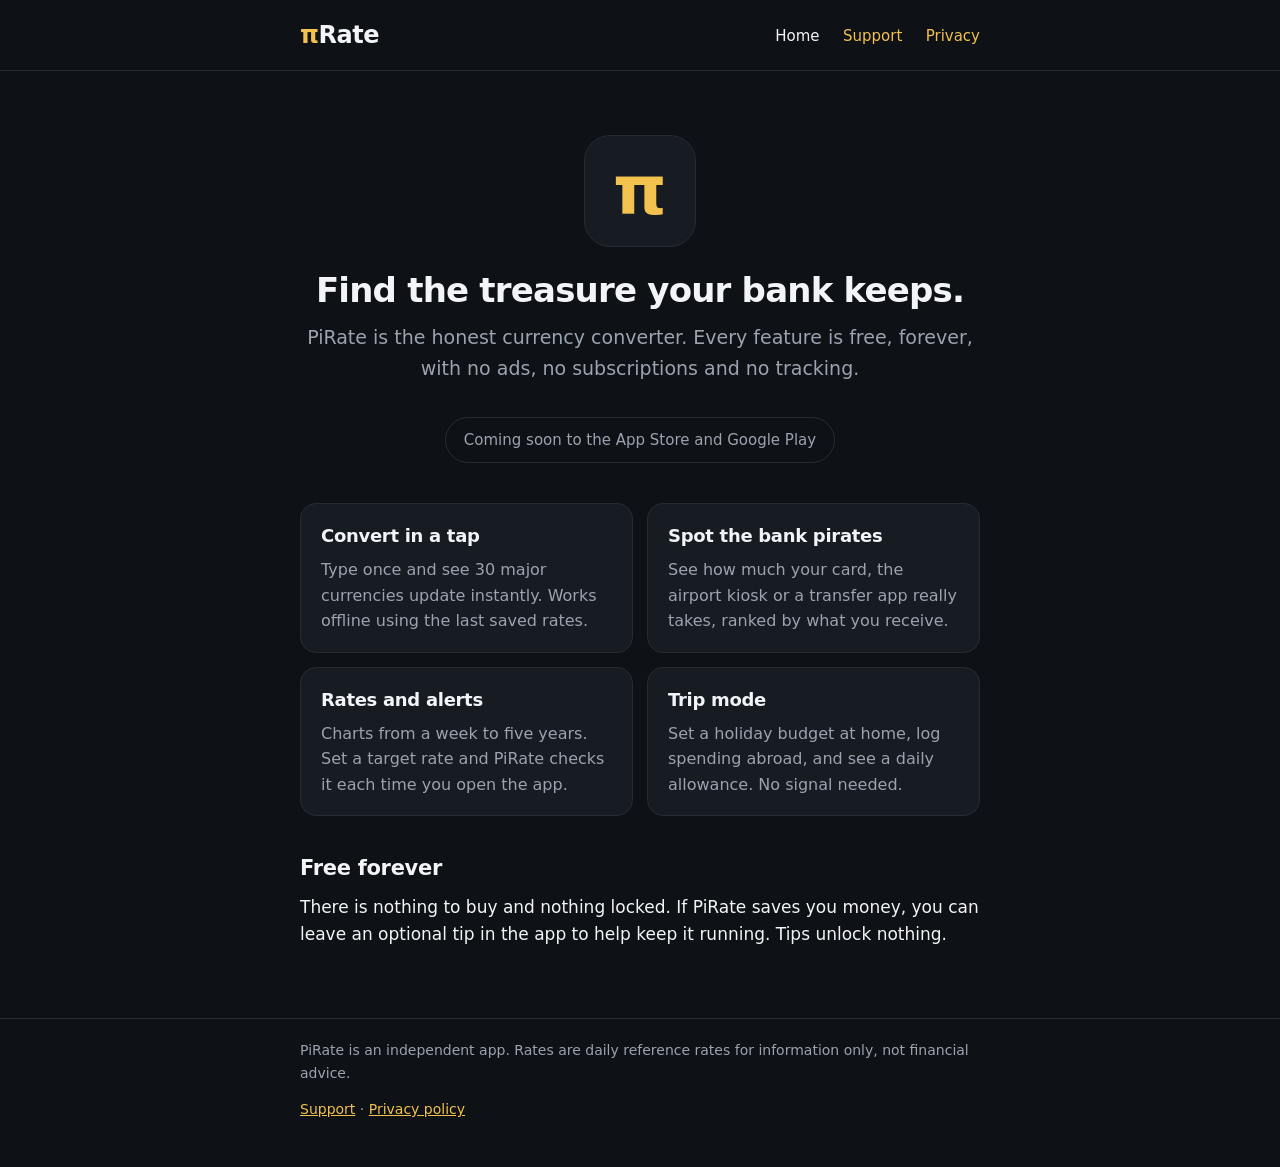
==== index.html @ a36a7bc5 "PiRate website: home, support and privacy pages for GitHub Pages Co-Authored-By: Claude Opus 5.5 <no" ====
<!DOCTYPE html>
<html lang="en">
<head>
<meta charset="utf-8">
<meta name="viewport" content="width=device-width, initial-scale=1">
<title>PiRate: Currency Converter</title>
<meta name="description" content="PiRate is a free currency converter that shows what your bank really takes. No ads, no subscriptions, no tracking.">
<link rel="icon" href="data:image/svg+xml,%3Csvg xmlns=%27http://www.w3.org/2000/svg%27 viewBox=%270 0 100 100%27%3E%3Crect width=%27100%27 height=%27100%27 rx=%2722%27 fill=%27%230E1116%27/%3E%3Ctext x=%2750%27 y=%2772%27 font-size=%2770%27 text-anchor=%27middle%27 fill=%27%23F2C14E%27 font-family=%27Georgia,serif%27%3E%CF%80%3C/text%3E%3C/svg%3E">
<link rel="stylesheet" href="style.css">
</head>
<body>
<header class="site">
  <div class="wrap">
    <a class="wordmark" href="./" aria-label="PiRate home"><span>π</span>Rate</a>
    <nav aria-label="Main">
      <a href="./" aria-current="page">Home</a>
      <a href="support.html">Support</a>
      <a href="privacy.html">Privacy</a>
    </nav>
  </div>
</header>
<main>
<div class="wrap">
<section class="hero">
  <div class="icon" aria-hidden="true">π</div>
  <h1>Find the treasure your bank keeps.</h1>
  <p class="lead">PiRate is the honest currency converter. Every feature is free, forever, with no ads, no subscriptions and no tracking.</p>
  <span class="pill">Coming soon to the App Store and Google Play</span>
</section>

<section class="grid" aria-label="What PiRate does">
  <div class="card">
    <h2>Convert in a tap</h2>
    <p>Type once and see 30 major currencies update instantly. Works offline using the last saved rates.</p>
  </div>
  <div class="card">
    <h2>Spot the bank pirates</h2>
    <p>See how much your card, the airport kiosk or a transfer app really takes, ranked by what you receive.</p>
  </div>
  <div class="card">
    <h2>Rates and alerts</h2>
    <p>Charts from a week to five years. Set a target rate and PiRate checks it each time you open the app.</p>
  </div>
  <div class="card">
    <h2>Trip mode</h2>
    <p>Set a holiday budget at home, log spending abroad, and see a daily allowance. No signal needed.</p>
  </div>
</section>

<h2>Free forever</h2>
<p>There is nothing to buy and nothing locked. If PiRate saves you money, you can leave an optional tip in the app to help keep it running. Tips unlock nothing.</p>
</div>
</main>
<footer class="site">
  <div class="wrap">
    <p>PiRate is an independent app. Rates are daily reference rates for information only, not financial advice.</p>
    <p><a href="support.html">Support</a> · <a href="privacy.html">Privacy policy</a></p>
  </div>
</footer>
</body>
</html>
---- style.css ----
:root {
  --bg: #0E1116;
  --card: #171B22;
  --line: #262C36;
  --gold: #F2C14E;
  --text: #F2F4F7;
  --muted: #9BA3AF;
}
* { box-sizing: border-box; }
html { -webkit-text-size-adjust: 100%; }
body {
  margin: 0;
  background: var(--bg);
  color: var(--text);
  font-family: system-ui, -apple-system, "Segoe UI", Roboto, Helvetica, Arial, sans-serif;
  font-size: 17px;
  line-height: 1.6;
}
a { color: var(--gold); }
a:focus-visible { outline: 2px solid var(--gold); outline-offset: 3px; border-radius: 4px; }
.wrap { max-width: 720px; margin: 0 auto; padding: 0 20px; }
header.site { border-bottom: 1px solid var(--line); }
header.site .wrap { display: flex; align-items: center; justify-content: space-between; gap: 16px; padding-top: 16px; padding-bottom: 16px; flex-wrap: wrap; }
.wordmark { font-size: 24px; font-weight: 700; letter-spacing: -0.5px; color: var(--text); text-decoration: none; }
.wordmark span { color: var(--gold); }
nav a { margin-left: 18px; text-decoration: none; font-size: 15px; }
nav a:first-child { margin-left: 0; }
nav a[aria-current="page"] { color: var(--text); }
main { padding: 40px 0 56px; }
h1 { font-size: 34px; line-height: 1.15; letter-spacing: -0.8px; margin: 0 0 12px; }
h2 { font-size: 21px; letter-spacing: -0.3px; margin: 36px 0 8px; }
p, ul { margin: 0 0 14px; }
ul { padding-left: 22px; }
li { margin-bottom: 6px; }
.lead { font-size: 19px; color: var(--muted); }
.muted { color: var(--muted); }
.hero { text-align: center; padding: 24px 0 8px; }
.icon {
  width: 112px; height: 112px; margin: 0 auto 24px; border-radius: 26px;
  background: var(--card); border: 1px solid var(--line);
  display: flex; align-items: center; justify-content: center;
  font-size: 68px; font-weight: 700; color: var(--gold); line-height: 1;
}
.grid { display: grid; grid-template-columns: repeat(auto-fit, minmax(240px, 1fr)); gap: 14px; margin-top: 32px; }
.card { background: var(--card); border: 1px solid var(--line); border-radius: 16px; padding: 18px 20px; }
.card h2 { margin: 0 0 6px; font-size: 18px; }
.card p { margin: 0; color: var(--muted); font-size: 16px; }
.pill { display: inline-block; margin-top: 20px; padding: 10px 18px; border-radius: 999px; border: 1px solid var(--line); color: var(--muted); font-size: 15px; }
footer.site { border-top: 1px solid var(--line); color: var(--muted); font-size: 14px; }
footer.site .wrap { padding-top: 20px; padding-bottom: 32px; }
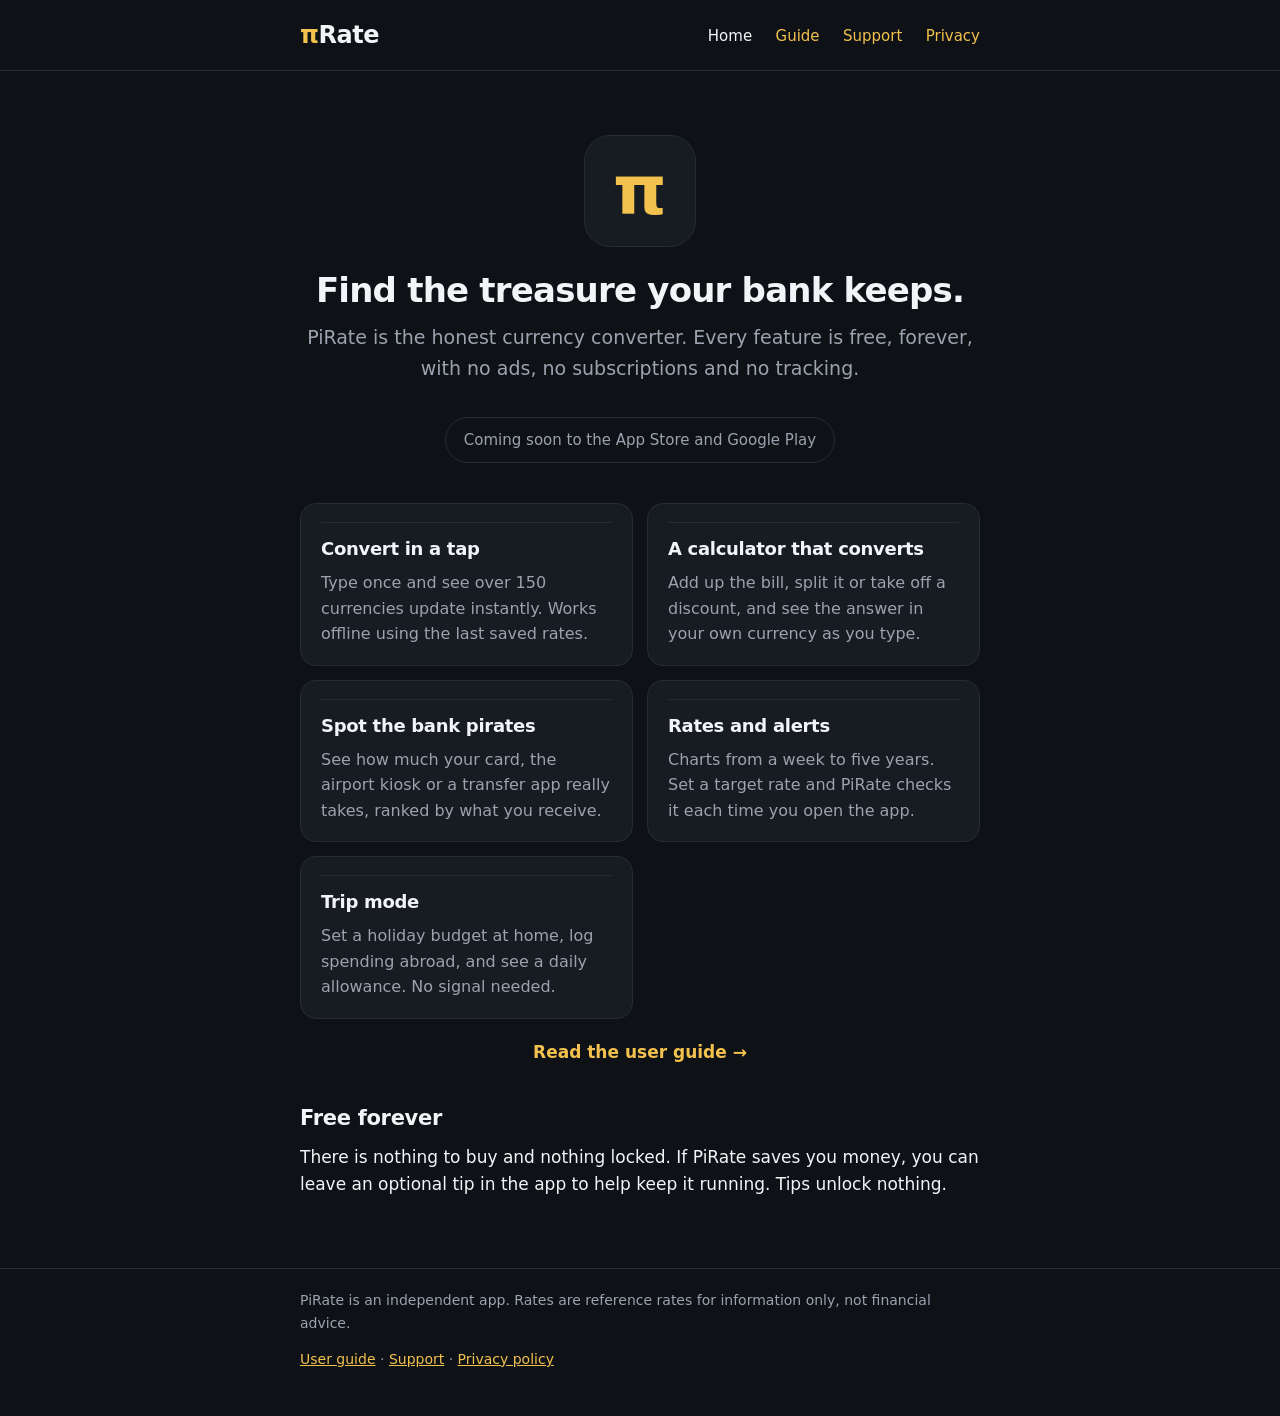
==== commit 2fad1d54: "Add user guide; mention Calc and 150+ currencies - New guide.html: getting started, Convert, Calc, R" ====
--- a/index.html
+++ b/index.html
@@ -14,6 +14,7 @@
     <a class="wordmark" href="./" aria-label="PiRate home"><span>π</span>Rate</a>
     <nav aria-label="Main">
       <a href="./" aria-current="page">Home</a>
+      <a href="guide.html">Guide</a>
       <a href="support.html">Support</a>
       <a href="privacy.html">Privacy</a>
     </nav>
@@ -31,7 +32,11 @@
 <section class="grid" aria-label="What PiRate does">
   <div class="card">
     <h2>Convert in a tap</h2>
-    <p>Type once and see 30 major currencies update instantly. Works offline using the last saved rates.</p>
+    <p>Type once and see over 150 currencies update instantly. Works offline using the last saved rates.</p>
+  </div>
+  <div class="card">
+    <h2>A calculator that converts</h2>
+    <p>Add up the bill, split it or take off a discount, and see the answer in your own currency as you type.</p>
   </div>
   <div class="card">
     <h2>Spot the bank pirates</h2>
@@ -47,14 +52,16 @@
   </div>
 </section>
 
+<p class="more"><a href="guide.html">Read the user guide →</a></p>
+
 <h2>Free forever</h2>
 <p>There is nothing to buy and nothing locked. If PiRate saves you money, you can leave an optional tip in the app to help keep it running. Tips unlock nothing.</p>
 </div>
 </main>
 <footer class="site">
   <div class="wrap">
-    <p>PiRate is an independent app. Rates are daily reference rates for information only, not financial advice.</p>
-    <p><a href="support.html">Support</a> · <a href="privacy.html">Privacy policy</a></p>
+    <p>PiRate is an independent app. Rates are reference rates for information only, not financial advice.</p>
+    <p><a href="guide.html">User guide</a> · <a href="support.html">Support</a> · <a href="privacy.html">Privacy policy</a></p>
   </div>
 </footer>
 </body>
--- a/style.css
+++ b/style.css
@@ -48,3 +48,15 @@
 .pill { display: inline-block; margin-top: 20px; padding: 10px 18px; border-radius: 999px; border: 1px solid var(--line); color: var(--muted); font-size: 15px; }
 footer.site { border-top: 1px solid var(--line); color: var(--muted); font-size: 14px; }
 footer.site .wrap { padding-top: 20px; padding-bottom: 32px; }
+
+/* User guide */
+.toc { display: flex; flex-wrap: wrap; gap: 8px; margin: 24px 0 8px; }
+.toc a { margin: 0; padding: 6px 14px; border: 1px solid var(--line); border-radius: 999px; font-size: 15px; text-decoration: none; }
+.toc a:hover { border-color: var(--gold); }
+section { scroll-margin-top: 16px; }
+section h2 { padding-top: 12px; border-top: 1px solid var(--line); }
+.steps li { margin-bottom: 10px; }
+.tip { background: var(--card); border: 1px solid var(--line); border-left: 3px solid var(--gold); border-radius: 10px; padding: 12px 16px; font-size: 16px; }
+code { font-family: ui-monospace, Menlo, Consolas, monospace; font-size: 0.92em; background: var(--card); border: 1px solid var(--line); border-radius: 6px; padding: 1px 6px; white-space: nowrap; }
+.more { text-align: center; margin-top: 20px; }
+.more a { font-weight: 600; text-decoration: none; }
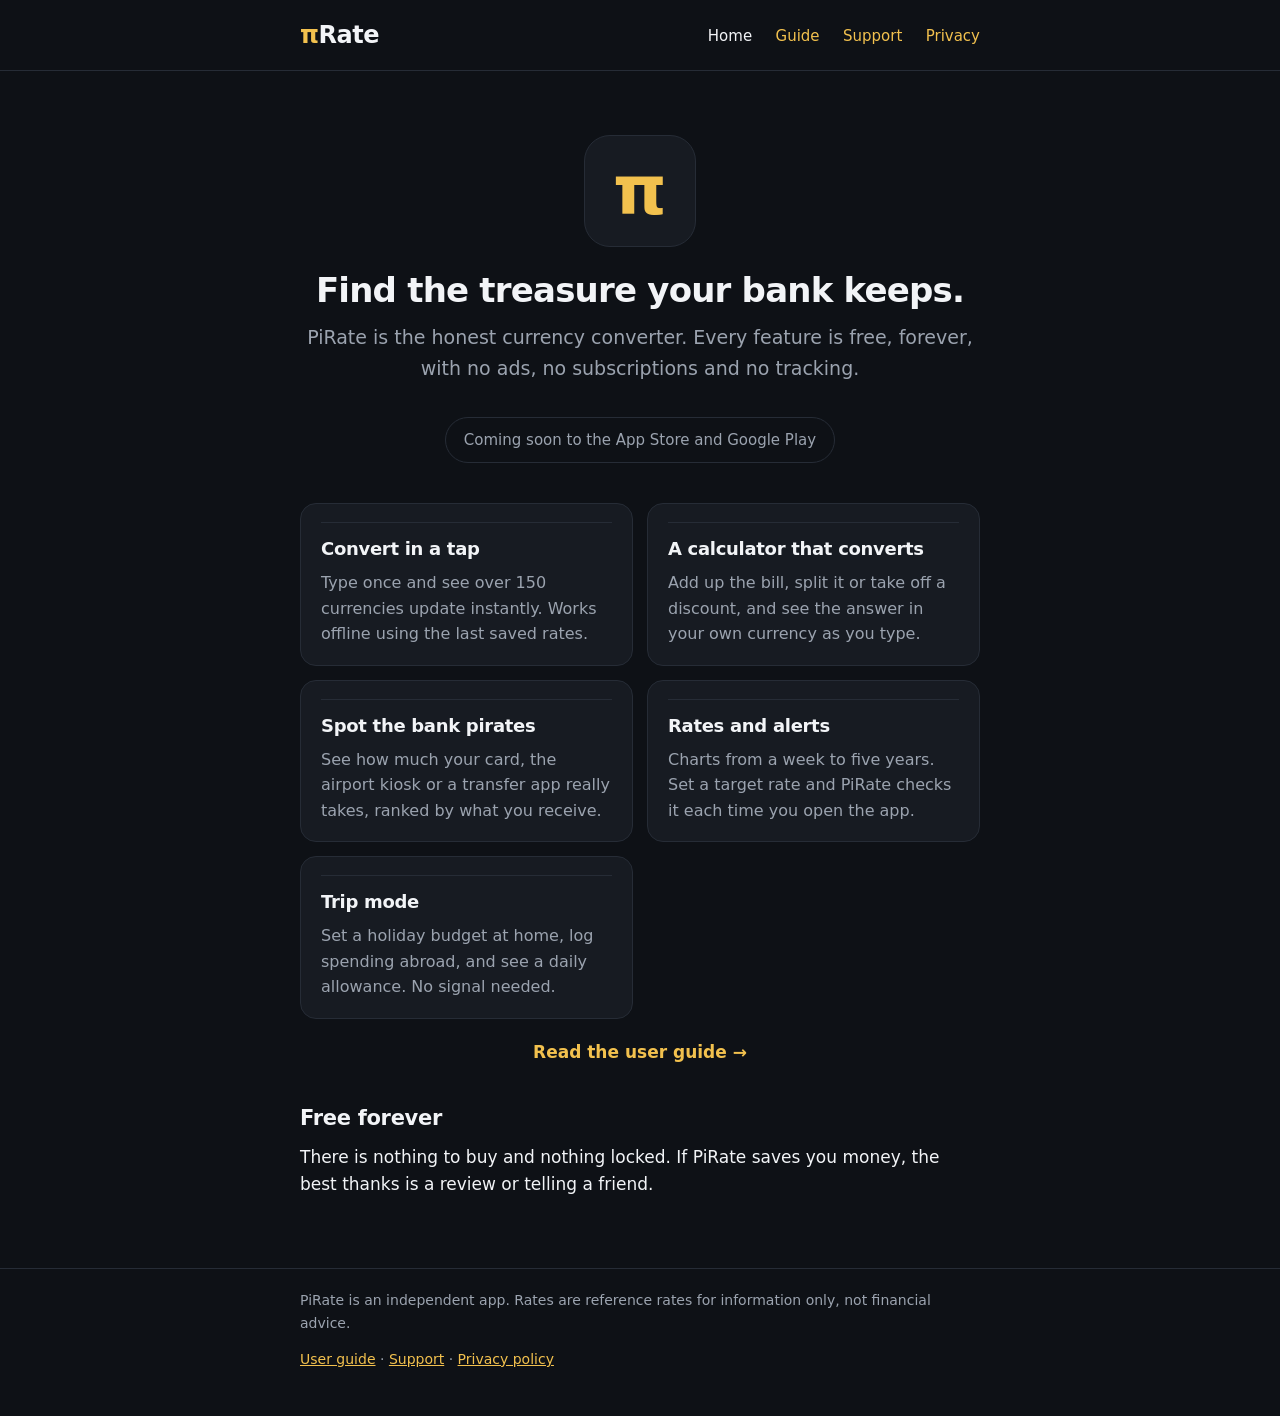
==== commit f44f341e: "Remove tip mentions: tip jar is off for launch Co-Authored-By: Claude Opus 5.5 <noreply@anthropic.co" ====
--- a/index.html
+++ b/index.html
@@ -55,7 +55,7 @@
 <p class="more"><a href="guide.html">Read the user guide →</a></p>
 
 <h2>Free forever</h2>
-<p>There is nothing to buy and nothing locked. If PiRate saves you money, you can leave an optional tip in the app to help keep it running. Tips unlock nothing.</p>
+<p>There is nothing to buy and nothing locked. If PiRate saves you money, the best thanks is a review or telling a friend.</p>
 </div>
 </main>
 <footer class="site">
